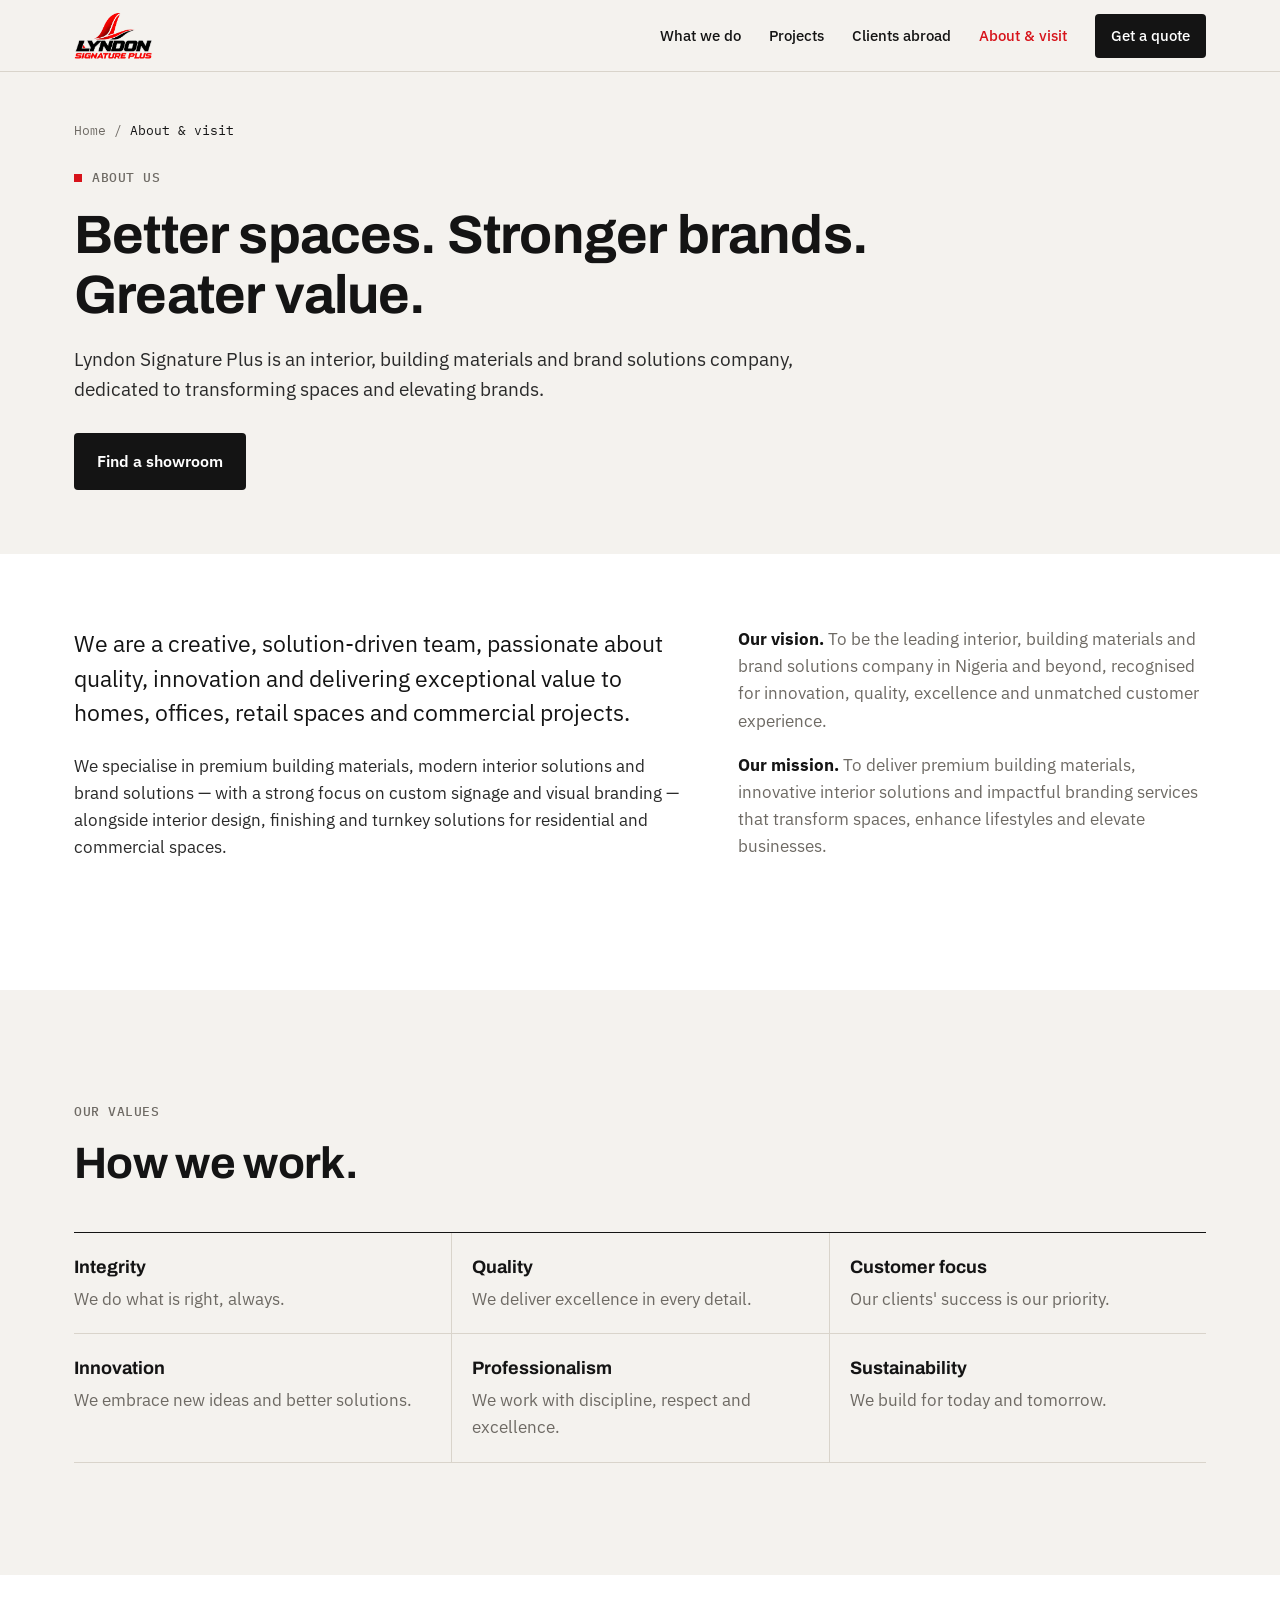
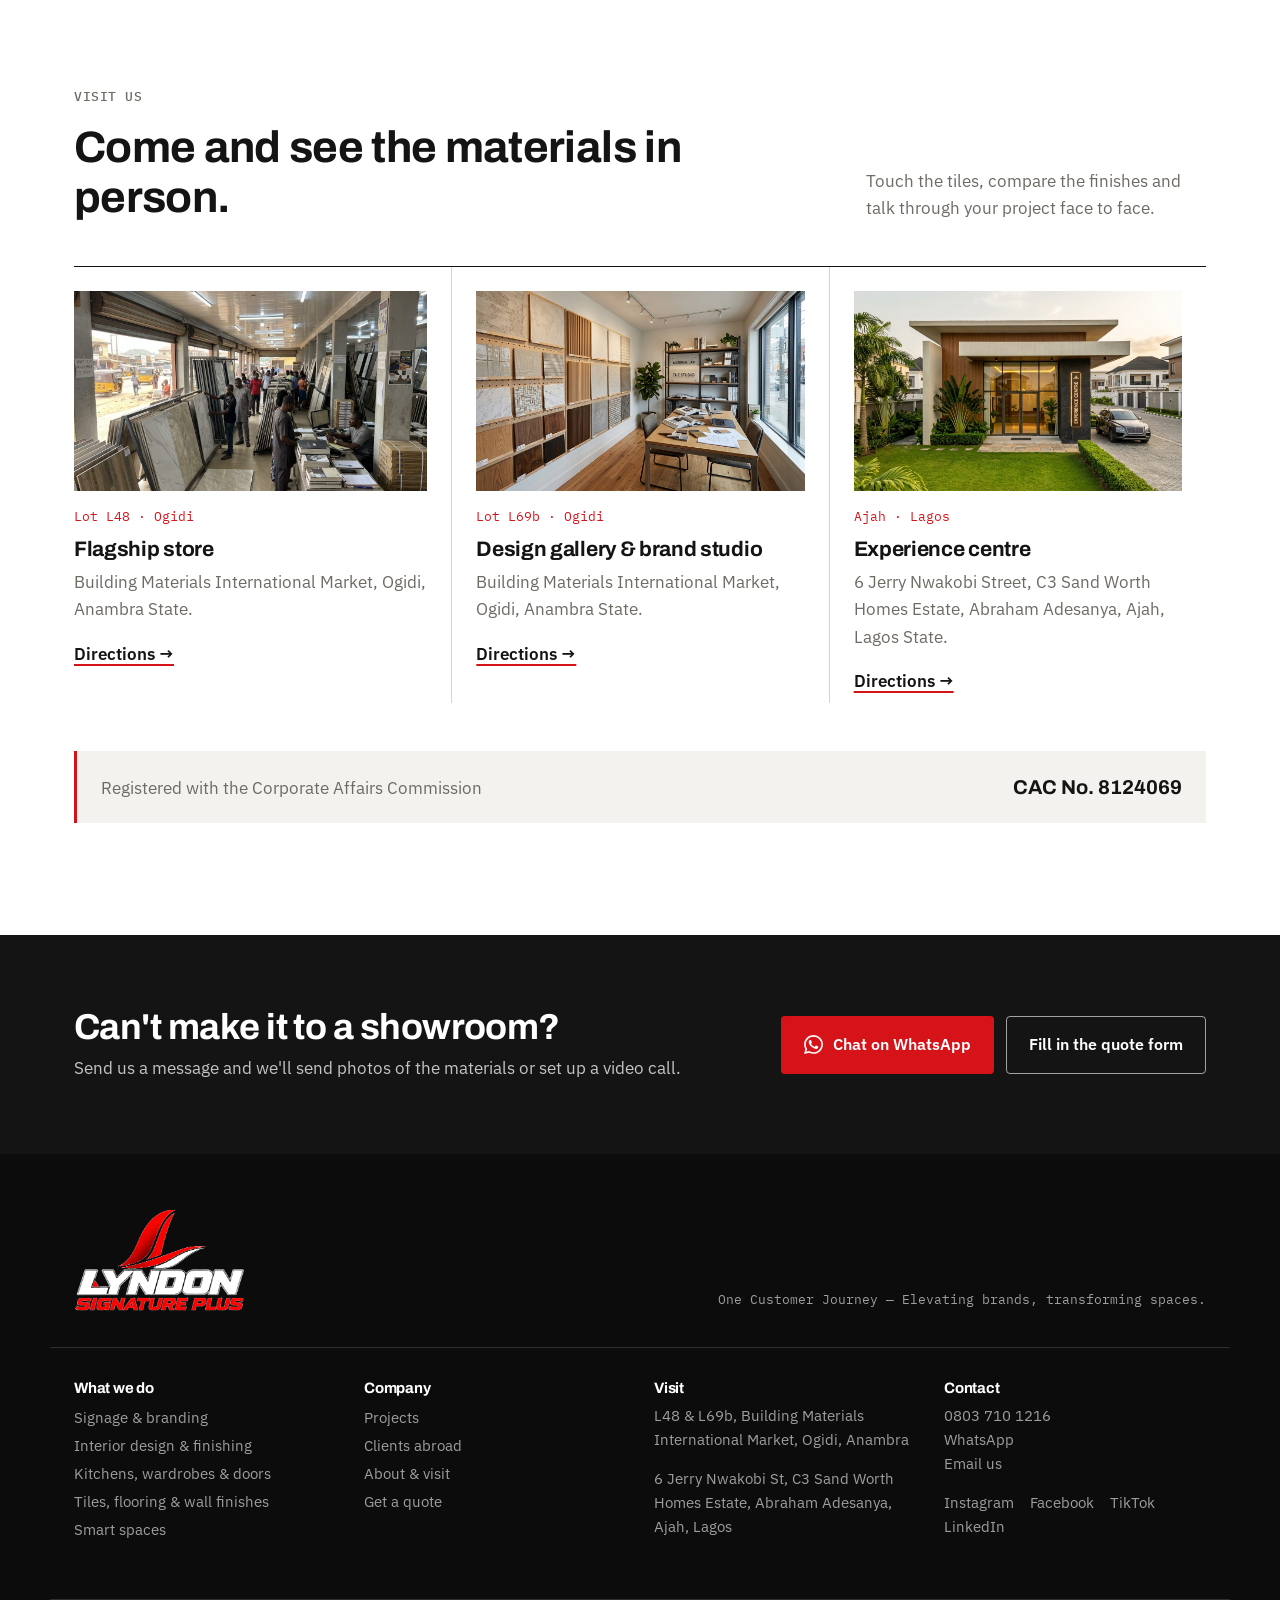
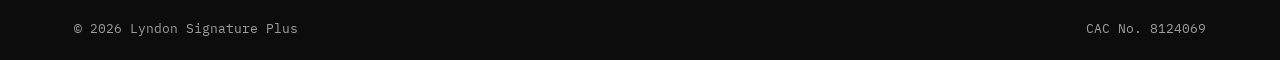
==== website/about.html @ a9f729b7 "Add site pages, styles and logos Co-Authored-By: Claude Opus 5.5 <noreply@anthropic.com>" ====
<!doctype html>
<html lang="en">
<head>
  <meta charset="utf-8">
  <meta name="viewport" content="width=device-width, initial-scale=1">
  <title>About &amp; Visit — Lyndon Signature Plus</title>
  <meta name="description" content="Interior, building materials and brand solutions company with showrooms at Building Materials International Market, Ogidi, and an experience centre in Ajah, Lagos.">
  <meta name="theme-color" content="#f4f2ee">
  <meta property="og:title" content="About &amp; Visit — Lyndon Signature Plus">
  <meta property="og:description" content="Interior, building materials and brand solutions company with showrooms at Building Materials International Market, Ogidi, and an experience centre in Ajah, Lagos.">
  <meta property="og:image" content="assets/img/hero-reception.jpg">
  <link rel="icon" type="image/png" href="assets/img/favicon.png">
  <link rel="preconnect" href="https://fonts.googleapis.com">
  <link rel="preconnect" href="https://fonts.gstatic.com" crossorigin>
  <link href="https://fonts.googleapis.com/css2?family=Archivo:wght@500;600;700;800&family=IBM+Plex+Mono:wght@400;500&family=IBM+Plex+Sans:wght@400;500;600&display=swap" rel="stylesheet">
  <link rel="stylesheet" href="assets/css/styles.css">
</head>
<body>

<header class="header" id="top">
  <div class="container header__inner">
    <a href="index.html" class="header__logo" aria-label="Lyndon Signature Plus home">
      <img src="assets/img/logo.png" alt="Lyndon Signature Plus" width="1084" height="638">
    </a>
    <nav class="nav" id="nav" aria-label="Main">
      <a href="services.html">What we do</a>
      <a href="projects.html">Projects</a>
      <a href="abroad.html">Clients abroad</a>
      <a href="about.html" aria-current="page">About &amp; visit</a>
      <a href="contact.html" class="nav__cta">Get a quote</a>
    </nav>
    <button class="menu-toggle" id="menuToggle" aria-label="Open menu" aria-expanded="false" aria-controls="nav">
      <span></span><span></span>
    </button>
  </div>
</header>

<main>

<section class="page-hero">
  <div class="container">
      <nav class="crumbs" aria-label="Breadcrumb"><a href="index.html">Home</a> <span>/</span> <span aria-current="page">About &amp; visit</span></nav>
    <p class="label"><span class="label__dot"></span>About us</p>
    <h1>Better spaces. Stronger brands. Greater value.</h1>
    <p class="page-hero__lead">Lyndon Signature Plus is an interior, building materials and brand solutions company, dedicated to transforming spaces and elevating brands.</p>
    <div class="hero__ctas"><a href="#visit" class="btn btn--ink">Find a showroom</a></div>
  </div>
</section>

<section class="section section--flush-top">
  <div class="container">
  <div class="about about--page">
    <div>
      <p class="about__lead">We are a creative, solution-driven team, passionate about quality, innovation and delivering exceptional value to homes, offices, retail spaces and commercial projects.</p>
      <p>We specialise in premium building materials, modern interior solutions and brand solutions — with a strong focus on custom signage and visual branding — alongside interior design, finishing and turnkey solutions for residential and commercial spaces.</p>
    </div>
    <div class="about__cols">
      <p><b>Our vision.</b> To be the leading interior, building materials and brand solutions company in Nigeria and beyond, recognised for innovation, quality, excellence and unmatched customer experience.</p>
      <p><b>Our mission.</b> To deliver premium building materials, innovative interior solutions and impactful branding services that transform spaces, enhance lifestyles and elevate businesses.</p>
    </div>
  </div>
  </div>
</section>

<section class="section section--paper">
  <div class="container">
    <div class="head">
      <p class="label">Our values</p>
      <h2>How we work.</h2>
    </div>
    <dl class="values-list">
      <div><dt>Integrity</dt><dd>We do what is right, always.</dd></div>
      <div><dt>Quality</dt><dd>We deliver excellence in every detail.</dd></div>
      <div><dt>Customer focus</dt><dd>Our clients' success is our priority.</dd></div>
      <div><dt>Innovation</dt><dd>We embrace new ideas and better solutions.</dd></div>
      <div><dt>Professionalism</dt><dd>We work with discipline, respect and excellence.</dd></div>
      <div><dt>Sustainability</dt><dd>We build for today and tomorrow.</dd></div>
    </dl>
  </div>
</section>

<section class="section" id="visit">
  <div class="container">
    <div class="head head--row">
      <div>
        <p class="label">Visit us</p>
        <h2>Come and see the materials in person.</h2>
      </div>
      <p class="head__note">Touch the tiles, compare the finishes and talk through your project face to face.</p>
    </div>
    <div class="places">
      <article class="place">
        <!-- Placeholder: replace with a real photo of the store -->
        <img class="place__img" src="assets/img/materials.jpg" alt="Tile display at the flagship store" loading="lazy">
        <p class="place__code">Lot L48 · Ogidi</p>
        <h3>Flagship store</h3>
        <p>Building Materials International Market, Ogidi, Anambra State.</p>
        <a class="text-link" target="_blank" rel="noopener" href="https://www.google.com/maps/search/?api=1&query=Building+Materials+International+Market+Ogidi+Anambra">Directions →</a>
      </article>
      <article class="place">
        <!-- Placeholder: replace with a real photo of the gallery -->
        <img class="place__img" src="assets/img/design-gallery.jpg" alt="Sample wall and consultation table in the design gallery" loading="lazy">
        <p class="place__code">Lot L69b · Ogidi</p>
        <h3>Design gallery &amp; brand studio</h3>
        <p>Building Materials International Market, Ogidi, Anambra State.</p>
        <a class="text-link" target="_blank" rel="noopener" href="https://www.google.com/maps/search/?api=1&query=Building+Materials+International+Market+Ogidi+Anambra">Directions →</a>
      </article>
      <article class="place">
        <!-- Placeholder: replace with a real photo of the experience centre -->
        <img class="place__img" src="assets/img/experience-centre.jpg" alt="Experience centre entrance" loading="lazy">
        <p class="place__code">Ajah · Lagos</p>
        <h3>Experience centre</h3>
        <p>6 Jerry Nwakobi Street, C3 Sand Worth Homes Estate, Abraham Adesanya, Ajah, Lagos State.</p>
        <a class="text-link" target="_blank" rel="noopener" href="https://www.google.com/maps/search/?api=1&query=Abraham+Adesanya+Ajah+Lagos">Directions →</a>
      </article>
    </div>
    <div class="reg">
      <span>Registered with the Corporate Affairs Commission</span>
      <strong>CAC No. 8124069</strong>
    </div>
  </div>
</section>

<section class="cta-band">
  <div class="container cta-band__inner">
    <div>
      <h2>Can't make it to a showroom?</h2>
      <p>Send us a message and we'll send photos of the materials or set up a video call.</p>
    </div>
    <div class="hero__ctas">
      <a href="https://wa.me/2348037101216?text=Hello%2C%20I%27d%20like%20to%20see%20your%20materials%20but%20can%27t%20visit%20the%20showroom." class="btn btn--red" target="_blank" rel="noopener"><svg viewBox="0 0 24 24" aria-hidden="true"><use href="#i-wa"/></svg> Chat on WhatsApp</a>
      <a href="contact.html" class="btn btn--line-light">Fill in the quote form</a>
    </div>
  </div>
</section>

</main>

<footer class="footer">
  <div class="container footer__top">
    <a href="index.html"><img src="assets/img/logo-light.png" alt="Lyndon Signature Plus" width="1084" height="638" loading="lazy"></a>
    <p class="footer__line">One Customer Journey — Elevating brands, transforming spaces.</p>
  </div>
  <div class="container footer__grid">
    <div>
      <h4>What we do</h4>
      <p class="footer__links"><a href="signage-branding.html">Signage &amp; branding</a><a href="interiors.html">Interior design &amp; finishing</a><a href="kitchens-wardrobes-doors.html">Kitchens, wardrobes &amp; doors</a><a href="tiles-finishes.html">Tiles, flooring &amp; wall finishes</a><a href="smart-spaces.html">Smart spaces</a></p>
    </div>
    <div>
      <h4>Company</h4>
      <p class="footer__links"><a href="projects.html">Projects</a><a href="abroad.html">Clients abroad</a><a href="about.html">About &amp; visit</a><a href="contact.html">Get a quote</a></p>
    </div>
    <div>
      <h4>Visit</h4>
      <p>L48 &amp; L69b, Building Materials International Market, Ogidi, Anambra</p>
      <p>6 Jerry Nwakobi St, C3 Sand Worth Homes Estate, Abraham Adesanya, Ajah, Lagos</p>
    </div>
    <div>
      <h4>Contact</h4>
      <p><a href="tel:+2348037101216">0803 710 1216</a><br><a href="https://wa.me/2348037101216" target="_blank" rel="noopener">WhatsApp</a><br><a href="mailto:experiencelyndonsignature@gmail.com">Email us</a></p>
      <!-- TODO: real profile URLs (flyer handle: "@Lyndon signatures") -->
      <p class="footer__social"><a href="#">Instagram</a> <a href="#">Facebook</a> <a href="#">TikTok</a> <a href="#">LinkedIn</a></p>
    </div>
  </div>
  <div class="container footer__base">
    <p>© <span id="year">2026</span> Lyndon Signature Plus</p>
    <p>CAC No. 8124069</p>
  </div>
</footer>

<nav class="bottombar" aria-label="Quick contact">
  <a href="https://wa.me/2348037101216" target="_blank" rel="noopener"><svg viewBox="0 0 24 24" aria-hidden="true"><use href="#i-wa"/></svg>WhatsApp</a>
  <a href="tel:+2348037101216">Call</a>
  <a href="contact.html" class="bottombar__cta">Get a quote</a>
</nav>

<svg width="0" height="0" style="position:absolute" aria-hidden="true">
  <symbol id="i-wa" viewBox="0 0 24 24"><path fill="currentColor" d="M17.47 14.38c-.3-.15-1.76-.87-2.03-.97-.27-.1-.47-.15-.67.15-.2.3-.77.97-.94 1.17-.17.2-.35.22-.65.07-.3-.15-1.26-.46-2.4-1.48-.89-.79-1.49-1.77-1.66-2.07-.17-.3-.02-.46.13-.61.13-.13.3-.35.45-.52.15-.17.2-.3.3-.5.1-.2.05-.37-.03-.52-.07-.15-.67-1.62-.92-2.22-.24-.58-.49-.5-.67-.51h-.57c-.2 0-.52.07-.79.37-.27.3-1.04 1.02-1.04 2.48s1.07 2.88 1.21 3.08c.15.2 2.1 3.2 5.08 4.49.71.31 1.26.49 1.69.63.71.23 1.36.2 1.87.12.57-.09 1.76-.72 2.01-1.41.25-.69.25-1.29.17-1.41-.07-.12-.27-.2-.57-.35zM12.04 21.8h-.01a9.8 9.8 0 0 1-5-1.37l-.36-.21-3.72.98 1-3.63-.24-.37a9.8 9.8 0 0 1-1.5-5.22c0-5.42 4.42-9.84 9.85-9.84a9.78 9.78 0 0 1 6.96 2.89 9.78 9.78 0 0 1 2.88 6.96c0 5.43-4.42 9.85-9.85 9.85zm8.38-18.23A11.77 11.77 0 0 0 12.04.1C5.5.1.17 5.42.17 11.97c0 2.09.55 4.13 1.59 5.93L.07 24l6.25-1.64a11.84 11.84 0 0 0 5.71 1.46h.01c6.54 0 11.87-5.33 11.87-11.88 0-3.17-1.24-6.16-3.49-8.4z"/></symbol>
</svg>

<script src="assets/js/main.js"></script>
</body>
</html>
---- website/assets/css/styles.css ----
/* =========================================================
   Lyndon Signature Plus — styles
   Direction: materials catalogue / spec sheet. Warm paper,
   ink, thin rules, red used sparingly.
   ========================================================= */
:root {
  --red: #d7131a;
  --red-dark: #b10f15;
  --ink: #141414;
  --ink-2: #1f1f1f;
  --text: #2a2a2a;
  --muted: #6e6a64;
  --paper: #f4f2ee;
  --paper-2: #ebe7e0;
  --rule: #d9d4cb;
  --rule-dark: rgba(255,255,255,.14);
  --white: #ffffff;
  --header-h: 72px;
  --font-display: "Archivo", system-ui, sans-serif;
  --font-body: "IBM Plex Sans", system-ui, sans-serif;
  --font-mono: "IBM Plex Mono", ui-monospace, monospace;
}

*, *::before, *::after { box-sizing: border-box; }
html { scroll-behavior: smooth; scroll-padding-top: var(--header-h); }
body { overflow-x: clip; }
body {
  margin: 0; font-family: var(--font-body); font-size: 17px; line-height: 1.6;
  color: var(--text); background: var(--white); -webkit-font-smoothing: antialiased;
}
img { display: block; max-width: 100%; height: auto; }
a { color: inherit; }
h1, h2, h3, h4 { font-family: var(--font-display); color: var(--ink); margin: 0; line-height: 1.12; letter-spacing: -.015em; font-weight: 700; }
p { margin: 0 0 1em; }
button { font: inherit; cursor: pointer; }
.container { width: 100%; max-width: 1180px; margin: 0 auto; padding: 0 24px; }

/* ---------- Small parts ---------- */
.label {
  font-family: var(--font-mono); font-size: 13px; font-weight: 500;
  letter-spacing: .04em; text-transform: uppercase; color: var(--muted);
  margin: 0 0 16px; display: flex; align-items: center; gap: 10px;
}
.label__dot { width: 8px; height: 8px; background: var(--red); }
.label--light { color: rgba(255,255,255,.55); }

.btn {
  display: inline-flex; align-items: center; justify-content: center; gap: 10px;
  padding: 15px 22px; border: 1.5px solid transparent; border-radius: 4px;
  font-family: var(--font-body); font-weight: 600; font-size: 16px; text-decoration: none;
  transition: background .15s, color .15s, border-color .15s;
}
.btn svg { width: 19px; height: 19px; flex: none; }
.btn--block { width: 100%; }
.btn--red { background: var(--red); color: var(--white); }
.btn--red:hover { background: var(--red-dark); }
.btn--ink { background: var(--ink); color: var(--white); }
.btn--ink:hover { background: #000; }
.btn--line { border-color: var(--ink); color: var(--ink); }
.btn--line:hover { background: var(--ink); color: var(--white); }
.text-link { color: var(--ink); font-weight: 600; text-decoration: underline; text-decoration-color: var(--red); text-underline-offset: 4px; text-decoration-thickness: 2px; }
.text-link:hover { color: var(--red); }

/* ---------- Header ---------- */
.header {
  position: sticky; top: 0; z-index: 50; height: var(--header-h);
  background: var(--paper); border-bottom: 1px solid var(--rule);
}
.header__inner { height: 100%; display: flex; align-items: center; justify-content: space-between; gap: 24px; }
.header__logo img { height: 46px; width: auto; }
.nav { display: flex; align-items: center; gap: 28px; }
.nav a { text-decoration: none; font-size: 15px; font-weight: 500; color: var(--ink); }
.nav a:hover { color: var(--red); }
.nav .nav__cta { background: var(--ink); color: var(--white); padding: 10px 16px; border-radius: 4px; }
.nav .nav__cta:hover { background: var(--red); color: var(--white); }
.menu-toggle { display: none; width: 44px; height: 44px; border: 0; background: none; padding: 0; position: relative; }
.menu-toggle span { position: absolute; left: 10px; right: 10px; height: 2px; background: var(--ink); transition: transform .2s; }
.menu-toggle span:nth-child(1) { top: 17px; }
.menu-toggle span:nth-child(2) { top: 25px; }
.menu-toggle[aria-expanded="true"] span:nth-child(1) { transform: translateY(4px) rotate(45deg); }
.menu-toggle[aria-expanded="true"] span:nth-child(2) { transform: translateY(-4px) rotate(-45deg); }

/* ---------- Hero ---------- */
.hero { background: var(--paper); padding: 64px 0 0; }
.hero__grid { display: grid; grid-template-columns: 1.05fr 1fr; gap: 56px; align-items: center; }
.hero h1 { font-size: clamp(38px, 5vw, 62px); font-weight: 700; margin-bottom: 22px; }
.hero__lead { font-size: 19px; color: var(--text); max-width: 34em; margin-bottom: 30px; }
.hero__ctas { display: flex; flex-wrap: wrap; gap: 12px; }
.hero__media { display: grid; grid-template-columns: 1.2fr 1fr; grid-template-rows: 1fr 1fr; gap: 10px; height: 460px; }
.hm { margin: 0; position: relative; overflow: hidden; background: var(--paper-2); }
.hm img { width: 100%; height: 100%; object-fit: cover; }
.hm--a { grid-row: span 2; }
.hm figcaption {
  position: absolute; left: 0; bottom: 0; background: var(--paper); color: var(--ink);
  font-family: var(--font-mono); font-size: 12px; padding: 5px 9px;
}
.hm--d { display: none; }
.facts {
  margin: 56px 0 0; display: grid; grid-template-columns: repeat(4, 1fr);
  border-top: 1px solid var(--rule);
}
.facts div { padding: 20px 20px 24px 0; }
.facts div + div { padding-left: 20px; border-left: 1px solid var(--rule); }
.facts dt { font-family: var(--font-mono); font-size: 12px; text-transform: uppercase; color: var(--muted); letter-spacing: .04em; }
.facts dd { margin: 4px 0 0; font-weight: 600; color: var(--ink); }
.facts a { text-decoration: none; }

/* ---------- Sections ---------- */
.section { padding: clamp(72px, 9vw, 112px) 0; }
.section--paper { background: var(--paper); }
.section--ink { background: var(--ink); color: rgba(255,255,255,.75); }
.section--ink h2, .section--ink h3 { color: var(--white); }
.head { margin-bottom: 44px; max-width: 720px; }
.head h2, .section h2 { font-size: clamp(30px, 3.6vw, 44px); }
.head--row { max-width: none; display: flex; flex-wrap: wrap; justify-content: space-between; align-items: flex-end; gap: 16px 40px; }
.head--row > div { max-width: 640px; }
.head__note { max-width: 340px; color: var(--muted); margin: 0; }

/* ---------- Catalogue ---------- */
.catalogue { list-style: none; margin: 0; padding: 0; border-top: 1.5px solid var(--ink); }
.cat {
  display: grid; grid-template-columns: 56px 168px 1fr auto; gap: 28px; align-items: center;
  padding: 22px 0; border-bottom: 1px solid var(--rule);
}
.cat__ref { font-family: var(--font-mono); font-size: 14px; color: var(--red); align-self: start; padding-top: 4px; }
.cat__img { aspect-ratio: 4 / 3; overflow: hidden; background: var(--paper-2); }
.cat__img img { width: 100%; height: 100%; object-fit: cover; transition: transform .5s; }
.cat:hover .cat__img img { transform: scale(1.05); }
.cat h3 { font-size: 23px; margin-bottom: 6px; }
.cat p { margin: 0; color: var(--muted); max-width: 52ch; }
.cat__ask { font-weight: 600; font-size: 15px; color: var(--ink); text-decoration: none; white-space: nowrap; }
.cat__ask span { color: var(--red); display: inline-block; transition: transform .2s; }
.cat__ask:hover span { transform: translateX(4px); }

/* ---------- Why ---------- */
.why { display: grid; grid-template-columns: 1fr 1.15fr; gap: 64px; align-items: start; }
.why__text h2 { margin-bottom: 24px; }
.why__text p { font-size: 18px; }
.compare { border-top: 1.5px solid var(--white); font-size: 15.5px; }
.compare__row { display: grid; grid-template-columns: 1fr 1.3fr 1.3fr; gap: 18px; padding: 16px 0; border-bottom: 1px solid var(--rule-dark); }
.compare__row [role="rowheader"] { font-family: var(--font-mono); font-size: 13px; text-transform: uppercase; color: rgba(255,255,255,.5); padding-top: 2px; }
.compare__row [role="cell"]:nth-child(2) { color: rgba(255,255,255,.5); }
.compare__row [role="cell"]:nth-child(3) { color: var(--white); font-weight: 500; }
.compare__row [role="cell"]:nth-child(3)::before { content: ""; display: inline-block; width: 7px; height: 7px; background: var(--red); margin-right: 10px; vertical-align: 2px; }
.compare__row--head span { font-family: var(--font-mono); font-size: 12px; text-transform: uppercase; color: rgba(255,255,255,.5); }
.compare__row--head span:last-child { color: var(--white); }

/* ---------- Work ---------- */
.work { display: grid; grid-template-columns: repeat(6, 1fr); grid-template-rows: 280px 240px; gap: 12px; }
.w { margin: 0; position: relative; overflow: hidden; background: var(--paper-2); }
.w img { width: 100%; height: 100%; object-fit: cover; }
.w--1 { grid-column: span 3; }
.w--2 { grid-column: span 3; }
.w--3 { grid-column: span 2; }
.w--4 { grid-column: span 2; }
.w--5 { grid-column: span 2; }
.w figcaption {
  position: absolute; left: 0; bottom: 0; background: var(--white); padding: 8px 12px;
  font-weight: 600; font-size: 14px; color: var(--ink); display: flex; gap: 10px; align-items: baseline;
}
.w figcaption span { font-family: var(--font-mono); font-weight: 400; font-size: 11.5px; color: var(--muted); text-transform: uppercase; }

/* ---------- Steps ---------- */
.steps { list-style: none; margin: 0; padding: 0; display: grid; grid-template-columns: repeat(5, 1fr); border-top: 1.5px solid var(--ink); }
.steps li { padding: 22px 20px 8px 0; }
.steps li + li { padding-left: 20px; border-left: 1px solid var(--rule); }
.steps span { font-family: var(--font-mono); color: var(--red); font-size: 14px; }
.steps h3 { font-size: 18px; margin: 10px 0 8px; }
.steps p { font-size: 15px; color: var(--muted); margin: 0; }

/* ---------- Abroad ---------- */
.abroad { margin-top: clamp(64px, 8vw, 96px); display: grid; grid-template-columns: 1.1fr 1fr; gap: 64px; align-items: center; background: var(--white); padding: clamp(28px, 4vw, 56px); border: 1px solid var(--rule); }
.abroad h2 { margin-bottom: 18px; }
.ticks { list-style: none; padding: 0; margin: 0 0 30px; }
.ticks li { padding: 10px 0 10px 28px; border-bottom: 1px solid var(--rule); position: relative; }
.ticks li::before { content: ""; position: absolute; left: 2px; top: 19px; width: 10px; height: 6px; border-left: 2px solid var(--red); border-bottom: 2px solid var(--red); transform: rotate(-45deg); }
.update { background: #e9e2d8; padding: 18px; border-radius: 6px; }
.update__tag { font-family: var(--font-mono); font-size: 12px; text-transform: uppercase; color: var(--muted); margin: 0 0 12px; }
.update__chat { display: flex; justify-content: flex-start; }
.bubble { background: var(--white); border-radius: 0 10px 10px 10px; padding: 6px 6px 8px; max-width: 360px; box-shadow: 0 1px 1px rgba(0,0,0,.08); }
.bubble__photos { display: grid; grid-template-columns: 1fr 1fr; gap: 3px; border-radius: 7px; overflow: hidden; position: relative; }
.bubble__photos img { aspect-ratio: 1; object-fit: cover; width: 100%; height: 100%; }
.bubble__photos img:first-child { grid-row: span 2; aspect-ratio: auto; }
.bubble__photos span { position: absolute; right: 0; bottom: 0; width: calc(50% - 1.5px); aspect-ratio: 1; background: rgba(0,0,0,.45); color: #fff; display: grid; place-items: center; font-size: 22px; font-weight: 500; }
.bubble p { font-size: 14.5px; line-height: 1.45; margin: 8px 6px 0; color: #111; }
.bubble time { display: block; text-align: right; font-size: 11px; color: #8a8a8a; margin: 2px 6px 0; }

/* ---------- Visit ---------- */
.places { display: grid; grid-template-columns: repeat(3, 1fr); border-top: 1.5px solid var(--ink); }
.place { padding: 24px 24px 8px 0; }
.place + .place { padding-left: 24px; border-left: 1px solid var(--rule); }
.place__code { font-family: var(--font-mono); font-size: 13px; color: var(--red); margin-bottom: 10px; }
.place h3 { font-size: 21px; margin-bottom: 8px; }
.place p:not(.place__code) { color: var(--muted); }
.about { margin-top: clamp(64px, 8vw, 96px); padding-top: 40px; border-top: 1px solid var(--rule); display: grid; grid-template-columns: 1.3fr 1fr; gap: 56px; }
.about__lead { font-size: clamp(19px, 1.9vw, 23px); color: var(--ink); line-height: 1.5; margin: 0; }
.about__cols p { color: var(--muted); }
.about__cols b { color: var(--ink); }

/* ---------- Contact ---------- */
.contact__grid { display: grid; grid-template-columns: 1fr 1.15fr; gap: 64px; align-items: start; }
.contact__text h2 { margin-bottom: 16px; }
.contact__list { margin: 36px 0 0; border-top: 1px solid var(--rule-dark); }
.contact__list div { display: grid; grid-template-columns: 150px 1fr; gap: 16px; padding: 14px 0; border-bottom: 1px solid var(--rule-dark); }
.contact__list dt { font-family: var(--font-mono); font-size: 12.5px; text-transform: uppercase; color: rgba(255,255,255,.5); padding-top: 3px; }
.contact__list dd { margin: 0; }
.contact__list a { color: var(--white); text-decoration: none; word-break: break-word; }
.contact__list a:hover { color: var(--red); }

.form { background: var(--paper); color: var(--text); padding: clamp(22px, 3vw, 36px); display: grid; gap: 18px; border-radius: 4px; }
.form__row { display: grid; grid-template-columns: 1fr 1fr; gap: 16px; align-items: end; }
.form label { display: block; font-weight: 600; font-size: 14.5px; color: var(--ink); }
.form label em { font-weight: 400; font-style: normal; color: var(--muted); }
.form input:not([type="checkbox"]), .form select, .form textarea {
  display: block; width: 100%; margin-top: 6px; font: inherit; font-size: 16px; font-weight: 400; color: var(--ink);
  background: var(--white); border: 1px solid var(--rule); border-radius: 4px; padding: 12px 13px;
}
.form input:focus, .form select:focus, .form textarea:focus { outline: 2px solid var(--ink); outline-offset: -1px; }
.form .is-invalid { border-color: var(--red) !important; outline-color: var(--red); }
.chips { border: 0; margin: 0; padding: 0; display: flex; flex-wrap: wrap; gap: 8px; }
.chips legend { font-weight: 600; font-size: 14.5px; color: var(--ink); padding: 0; margin-bottom: 8px; }
.chips label { position: relative; display: block; }
.chips input { position: absolute; opacity: 0; inset: 0; margin: 0; }
.chips span { display: inline-block; padding: 8px 13px; border: 1px solid var(--rule); background: var(--white); border-radius: 4px; font-weight: 500; font-size: 14.5px; cursor: pointer; }
.chips input:checked + span { background: var(--ink); border-color: var(--ink); color: var(--white); }
.chips input:focus-visible + span { outline: 2px solid var(--red); outline-offset: 2px; }
.check-line { display: flex !important; align-items: center; gap: 10px; font-weight: 500 !important; }
.check-line input { width: 18px; height: 18px; accent-color: var(--red); }
.form__error { margin: 0; color: var(--red); font-weight: 600; font-size: 14.5px; }

/* ---------- Footer ---------- */
.footer { background: #0c0c0c; color: rgba(255,255,255,.6); padding: 56px 0 0; font-size: 15px; }
.footer__top { display: flex; flex-wrap: wrap; align-items: flex-end; justify-content: space-between; gap: 20px; padding-bottom: 36px; border-bottom: 1px solid var(--rule-dark); }
.footer__top img { width: 170px; }
.footer__line { margin: 0; font-family: var(--font-mono); font-size: 13px; }
.footer__grid { display: grid; grid-template-columns: repeat(4, 1fr); gap: 28px; padding-top: 32px; }
.footer h4 { color: var(--white); font-size: 15px; margin-bottom: 8px; }
.footer a { text-decoration: none; }
.footer a:hover { color: var(--white); }
.footer__social a { margin-right: 12px; display: inline-block; }
.footer__base { display: flex; justify-content: space-between; flex-wrap: wrap; gap: 8px; margin-top: 40px; padding-top: 18px; padding-bottom: 22px; border-top: 1px solid var(--rule-dark); font-family: var(--font-mono); font-size: 12.5px; }
.footer__base p { margin: 0; }

.bottombar { display: none; }

/* ---------- Hero entrance (the only animation) ---------- */
@media (prefers-reduced-motion: no-preference) {
  .hero__text > * { animation: rise .6s both; }
  .hero__text > *:nth-child(2) { animation-delay: .06s; }
  .hero__text > *:nth-child(3) { animation-delay: .12s; }
  .hero__text > *:nth-child(4) { animation-delay: .18s; }
  .hm { animation: fade .8s both .2s; }
  @keyframes rise { from { opacity: 0; transform: translateY(12px); } to { opacity: 1; transform: none; } }
  @keyframes fade { from { opacity: 0; } to { opacity: 1; } }
}
@media (prefers-reduced-motion: reduce) { html { scroll-behavior: auto; } }

/* ---------- Responsive ---------- */
@media (max-width: 960px) {
  :root { --header-h: 64px; }
  .header__logo img { height: 40px; }
  .menu-toggle { display: block; }
  .nav {
    position: fixed; top: var(--header-h); left: 0; right: 0; bottom: 0; background: var(--paper);
    flex-direction: column; align-items: stretch; gap: 0; padding: 12px 24px;
    transform: translateY(-8px); opacity: 0; visibility: hidden; transition: opacity .2s, transform .2s, visibility 0s .2s;
  }
  .nav.is-open { transform: none; opacity: 1; visibility: visible; transition: opacity .2s, transform .2s; }
  .nav a { font-size: 22px; font-family: var(--font-display); font-weight: 600; padding: 16px 0; border-bottom: 1px solid var(--rule); }
  .nav .nav__cta { margin-top: 20px; text-align: center; border: 0; font-size: 18px; }
  .hero__grid, .why, .abroad, .contact__grid, .about { grid-template-columns: 1fr; gap: 40px; }
  .hero__media { height: 340px; }
  .facts { grid-template-columns: 1fr 1fr; }
  .facts div:nth-child(3) { padding-left: 0; border-left: 0; }
  .facts div:nth-child(n+3) { border-top: 1px solid var(--rule); }
  .cat { grid-template-columns: 40px 140px 1fr; }
  .cat__ask { grid-column: 3; }
  .steps { grid-template-columns: 1fr 1fr; }
  .steps li, .steps li + li { padding: 20px 0; border-left: 0; border-bottom: 1px solid var(--rule); }
  .steps li:nth-child(even) { padding-left: 20px; border-left: 1px solid var(--rule); }
  .work { grid-template-columns: 1fr 1fr; grid-template-rows: none; grid-auto-rows: 220px; }
  .w--1 { grid-column: span 2; }
  .w--2, .w--3, .w--4, .w--5 { grid-column: span 1; }
  .places { grid-template-columns: 1fr; }
  .place, .place + .place { padding: 20px 0; border-left: 0; border-bottom: 1px solid var(--rule); }
  .footer__grid { grid-template-columns: 1fr 1fr; }
}

@media (max-width: 640px) {
  body { padding-bottom: 60px; font-size: 16px; }
  .container { padding: 0 16px; }
  .hero { padding-top: 40px; }
  .hero__lead { font-size: 17.5px; }
  .hero__ctas .btn { flex: 1 1 100%; }
  .hero__media { height: 260px; }
  .facts { margin-top: 40px; }
  .cat { grid-template-columns: 96px 1fr; gap: 6px 16px; align-items: start; }
  .cat__ref { display: none; }
  .cat__img { grid-row: span 2; }
  .cat__ask { grid-column: 2; }
  .cat h3 { font-size: 19px; }
  .cat p { font-size: 15px; }
  .compare__row { grid-template-columns: 1fr 1fr; gap: 4px 14px; }
  .compare__row [role="rowheader"] { grid-column: span 2; }
  .compare__row--head span:first-child { display: none; }
  .steps { grid-template-columns: 1fr; }
  .steps li:nth-child(even) { padding-left: 0; border-left: 0; }
  .work { grid-auto-rows: 170px; gap: 8px; }
  .w figcaption span { display: none; }
  .form__row { grid-template-columns: 1fr; }
  .contact__list div { grid-template-columns: 1fr; gap: 2px; }
  .footer__grid { grid-template-columns: 1fr; gap: 20px; }
  .bottombar {
    display: grid; grid-template-columns: 1.2fr .8fr 1.2fr; position: fixed; left: 0; right: 0; bottom: 0; z-index: 60;
    background: var(--ink); padding-bottom: env(safe-area-inset-bottom);
  }
  .bottombar a { display: flex; align-items: center; justify-content: center; gap: 8px; height: 56px; color: var(--white); text-decoration: none; font-weight: 600; font-size: 15px; }
  .bottombar a + a { border-left: 1px solid var(--rule-dark); }
  .bottombar svg { width: 18px; height: 18px; color: #25d366; }
  .bottombar__cta { background: var(--red); }
}
.hm--a img { object-position: 58% 50%; }

/* =========================================================
   Multi-page additions
   ========================================================= */
.nav a[aria-current="page"]:not(.nav__cta) { color: var(--red); }
.cat h3 a { color: inherit; text-decoration: none; }
.cat h3 a:hover { color: var(--red); }
.cat__img { display: block; }
.more { margin: 28px 0 0; }
.section--flush-top { padding-top: 0; }
.btn--line-light { border-color: rgba(255,255,255,.6); color: var(--white); }
.btn--line-light:hover { background: var(--white); color: var(--ink); }

/* Page hero */
.page-hero { background: var(--paper); padding: 48px 0 64px; margin-bottom: clamp(48px, 6vw, 72px); }
.page-hero h1 { font-size: clamp(34px, 4.4vw, 54px); max-width: 16em; margin-bottom: 18px; }
.page-hero__lead { font-size: 19px; max-width: 40em; margin-bottom: 28px; }
.crumbs { font-family: var(--font-mono); font-size: 12.5px; color: var(--muted); margin-bottom: 28px; display: flex; flex-wrap: wrap; gap: 8px; }
.crumbs a { color: var(--muted); text-decoration: none; }
.crumbs a:hover { color: var(--ink); }
.crumbs [aria-current] { color: var(--ink); }

/* Service tabs */
.svc-tabs { border-bottom: 1px solid var(--rule); margin: calc(-1 * clamp(48px, 6vw, 72px)) 0 0; background: var(--paper); }
.svc-tabs__inner { display: flex; gap: 28px; overflow-x: auto; scrollbar-width: none; }
.svc-tabs__inner::-webkit-scrollbar { display: none; }
.svc-tabs a { flex: none; padding: 14px 0; font-size: 15px; font-weight: 500; text-decoration: none; color: var(--muted); border-bottom: 2px solid transparent; }
.svc-tabs a:hover { color: var(--ink); }
.svc-tabs a[aria-current="page"] { color: var(--ink); border-bottom-color: var(--red); }

/* Service detail */
.svc { display: grid; grid-template-columns: 1fr 1.1fr; gap: 56px; align-items: start; }
.svc__img { margin: 0; aspect-ratio: 4 / 3; overflow: hidden; background: var(--paper-2); position: sticky; top: calc(var(--header-h) + 24px); }
.svc__img img { width: 100%; height: 100%; object-fit: cover; }
.spec { border-top: 1.5px solid var(--ink); }
.spec__group { display: grid; grid-template-columns: 180px 1fr; gap: 20px; padding: 18px 0; border-bottom: 1px solid var(--rule); }
.spec__group h3 { font-size: 17px; }
.spec__group ul { list-style: none; margin: 0; padding: 0; display: flex; flex-wrap: wrap; gap: 6px 8px; }
.spec__group li { font-size: 15px; padding: 4px 10px; background: var(--paper); border: 1px solid var(--rule); border-radius: 3px; }
.used { margin-top: 36px; }
.used ul { list-style: none; margin: 0; padding: 0; display: grid; grid-template-columns: 1fr 1fr; gap: 0 24px; }
.used li { padding: 10px 0; border-bottom: 1px solid var(--rule); font-weight: 500; color: var(--ink); }
.svc-gallery { margin-top: 56px; display: grid; grid-template-columns: repeat(3, 1fr); gap: 12px; }
.svc-gallery figure { margin: 0; position: relative; aspect-ratio: 4 / 3; overflow: hidden; background: var(--paper-2); }
.svc-gallery img { width: 100%; height: 100%; object-fit: cover; }
.svc-gallery figcaption { position: absolute; left: 0; bottom: 0; background: var(--white); padding: 6px 10px; font-size: 13.5px; font-weight: 600; color: var(--ink); }
.svc-note { margin: 16px 0 0; font-size: 14.5px; color: var(--muted); }

/* Works well with */
.pairs { display: grid; grid-template-columns: repeat(3, 1fr); gap: 16px; }
.pair { display: grid; grid-template-columns: 96px 1fr; grid-template-rows: auto auto auto; column-gap: 16px; align-items: center; background: var(--white); border: 1px solid var(--rule); padding: 12px; text-decoration: none; color: var(--ink); transition: border-color .15s; }
.pair:hover { border-color: var(--ink); }
.pair img { grid-row: span 3; width: 96px; aspect-ratio: 1; object-fit: cover; }
.pair__n { font-family: var(--font-mono); font-size: 12px; color: var(--red); }
.pair strong { font-family: var(--font-display); font-size: 17px; line-height: 1.2; }
.pair__go { font-size: 14px; font-weight: 600; color: var(--muted); }

/* CTA band */
.cta-band { background: var(--ink); color: rgba(255,255,255,.75); padding: clamp(48px, 6vw, 72px) 0; }
.cta-band__inner { display: flex; flex-wrap: wrap; align-items: center; justify-content: space-between; gap: 24px 48px; }
.cta-band h2 { color: var(--white); font-size: clamp(26px, 3vw, 36px); margin-bottom: 8px; }
.cta-band p { margin: 0; }

/* Projects grid */
.filters { display: flex; flex-wrap: wrap; gap: 8px; margin-bottom: 24px; }
.filter { border: 1px solid var(--rule); background: var(--white); color: var(--ink); border-radius: 4px; padding: 9px 16px; font-size: 14.5px; font-weight: 500; }
.filter:hover { border-color: var(--ink); }
.filter.is-active { background: var(--ink); border-color: var(--ink); color: var(--white); }
.pgrid { display: grid; grid-template-columns: repeat(4, 1fr); grid-auto-rows: 240px; gap: 12px; grid-auto-flow: dense; }
.pg { margin: 0; position: relative; overflow: hidden; background: var(--paper-2); }
.pg[hidden] { display: none; }
.pg img { width: 100%; height: 100%; object-fit: cover; }
.pg.w--wide { grid-column: span 2; }
.pg.w--tall { grid-row: span 2; }
.pg figcaption { position: absolute; left: 0; bottom: 0; background: var(--white); padding: 8px 12px; font-weight: 600; font-size: 14px; color: var(--ink); display: flex; gap: 10px; align-items: baseline; }
.pg figcaption span { font-family: var(--font-mono); font-weight: 400; font-size: 11.5px; color: var(--muted); text-transform: uppercase; }

/* Abroad page */
.section--flush-top .abroad { margin-top: 0; }
.journey8 { list-style: none; margin: 0; padding: 0; display: grid; grid-template-columns: repeat(4, 1fr); border-top: 1.5px solid var(--ink); }
.journey8 li { padding: 22px 20px 22px 0; border-bottom: 1px solid var(--rule); }
.journey8 li:not(:nth-child(4n+1)) { padding-left: 20px; border-left: 1px solid var(--rule); }
.journey8 span { font-family: var(--font-mono); color: var(--red); font-size: 14px; }
.journey8 h3 { font-size: 18px; margin: 10px 0 6px; }
.journey8 p { margin: 0; font-size: 15px; color: var(--muted); }
.faq-wrap { display: grid; grid-template-columns: 1fr 1.4fr; gap: 56px; align-items: start; }
.faq { border-top: 1.5px solid var(--ink); }
.faq details { border-bottom: 1px solid var(--rule); }
.faq summary { cursor: pointer; list-style: none; padding: 18px 36px 18px 0; position: relative; font-family: var(--font-display); font-weight: 600; font-size: 18px; color: var(--ink); }
.faq summary::-webkit-details-marker { display: none; }
.faq summary::after { content: "+"; position: absolute; right: 4px; top: 14px; font-size: 24px; font-weight: 400; color: var(--red); }
.faq details[open] summary::after { content: "–"; }
.faq details p { margin: 0 0 20px; color: var(--muted); max-width: 60ch; }

/* About page */
.values-list { margin: 0; display: grid; grid-template-columns: repeat(3, 1fr); border-top: 1.5px solid var(--ink); }
.values-list div { padding: 20px 20px 20px 0; border-bottom: 1px solid var(--rule); }
.values-list div:not(:nth-child(3n+1)) { padding-left: 20px; border-left: 1px solid var(--rule); }
.values-list dt { font-family: var(--font-display); font-weight: 700; font-size: 18px; color: var(--ink); margin-bottom: 4px; }
.values-list dd { margin: 0; color: var(--muted); }
.reg { margin-top: 48px; display: flex; flex-wrap: wrap; justify-content: space-between; align-items: baseline; gap: 8px 24px; padding: 20px 24px; background: var(--paper); border-left: 3px solid var(--red); }
.reg span { color: var(--muted); }
.reg strong { font-family: var(--font-display); font-size: 20px; color: var(--ink); }
.contact--page { padding-top: clamp(56px, 7vw, 88px); }

/* Footer links */
.footer__links a { display: block; padding: 2px 0; }
.footer__grid p + p { margin-top: 10px; }

@media (max-width: 960px) {
  .svc, .faq-wrap { grid-template-columns: 1fr; gap: 32px; }
  .svc__img { position: static; }
  .pairs { grid-template-columns: 1fr; }
  .pgrid { grid-template-columns: repeat(2, 1fr); grid-auto-rows: 200px; }
  .journey8 { grid-template-columns: 1fr 1fr; }
  .journey8 li:not(:nth-child(4n+1)) { padding-left: 0; border-left: 0; }
  .journey8 li:nth-child(even) { padding-left: 20px; border-left: 1px solid var(--rule); }
  .values-list { grid-template-columns: 1fr 1fr; }
  .values-list div:not(:nth-child(3n+1)) { padding-left: 0; border-left: 0; }
  .values-list div:nth-child(even) { padding-left: 20px; border-left: 1px solid var(--rule); }
}
@media (max-width: 640px) {
  .page-hero { padding: 32px 0 44px; }
  .page-hero__lead { font-size: 17px; }
  .spec__group { grid-template-columns: 1fr; gap: 10px; }
  .svc-gallery { grid-template-columns: 1fr 1fr; gap: 8px; }
  .svc-gallery figure:nth-child(3) { grid-column: span 2; aspect-ratio: 16 / 9; }
  .used ul { grid-template-columns: 1fr; }
  .pgrid { grid-auto-rows: 160px; gap: 8px; }
  .pg.w--wide { grid-column: span 2; }
  .pg figcaption span { display: none; }
  .journey8, .values-list { grid-template-columns: 1fr; }
  .journey8 li:nth-child(even), .values-list div:nth-child(even) { padding-left: 0; border-left: 0; }
  .cta-band .hero__ctas .btn { flex: 1 1 100%; }
}
.about--page { margin-top: 0; padding-top: 0; border-top: 0; }
.about--page .about__lead { margin-bottom: 1em; }
.place__img { width: 100%; height: 200px; object-fit: cover; margin-bottom: 16px; background: var(--paper-2); }
.pg img[src*="logo-wall"], .svc-gallery img[src*="logo-wall"] { object-position: 50% 30%; }
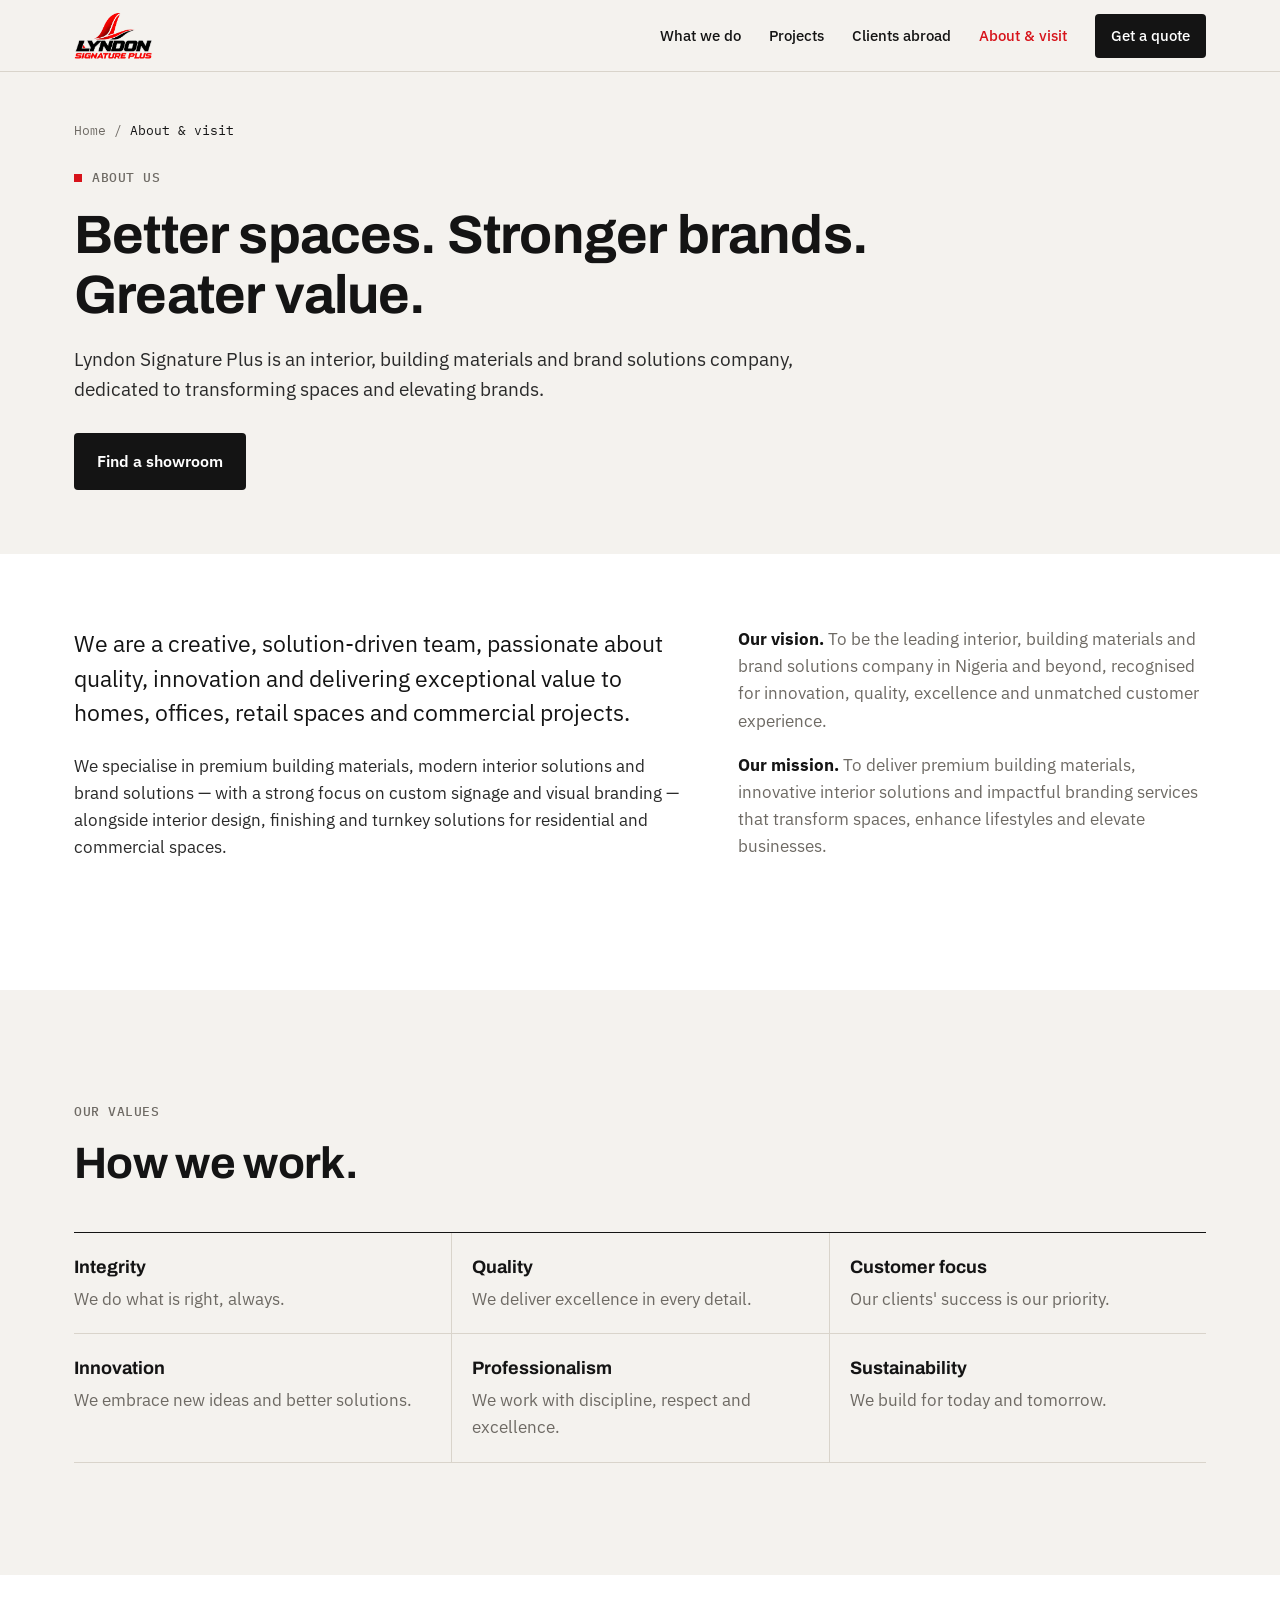
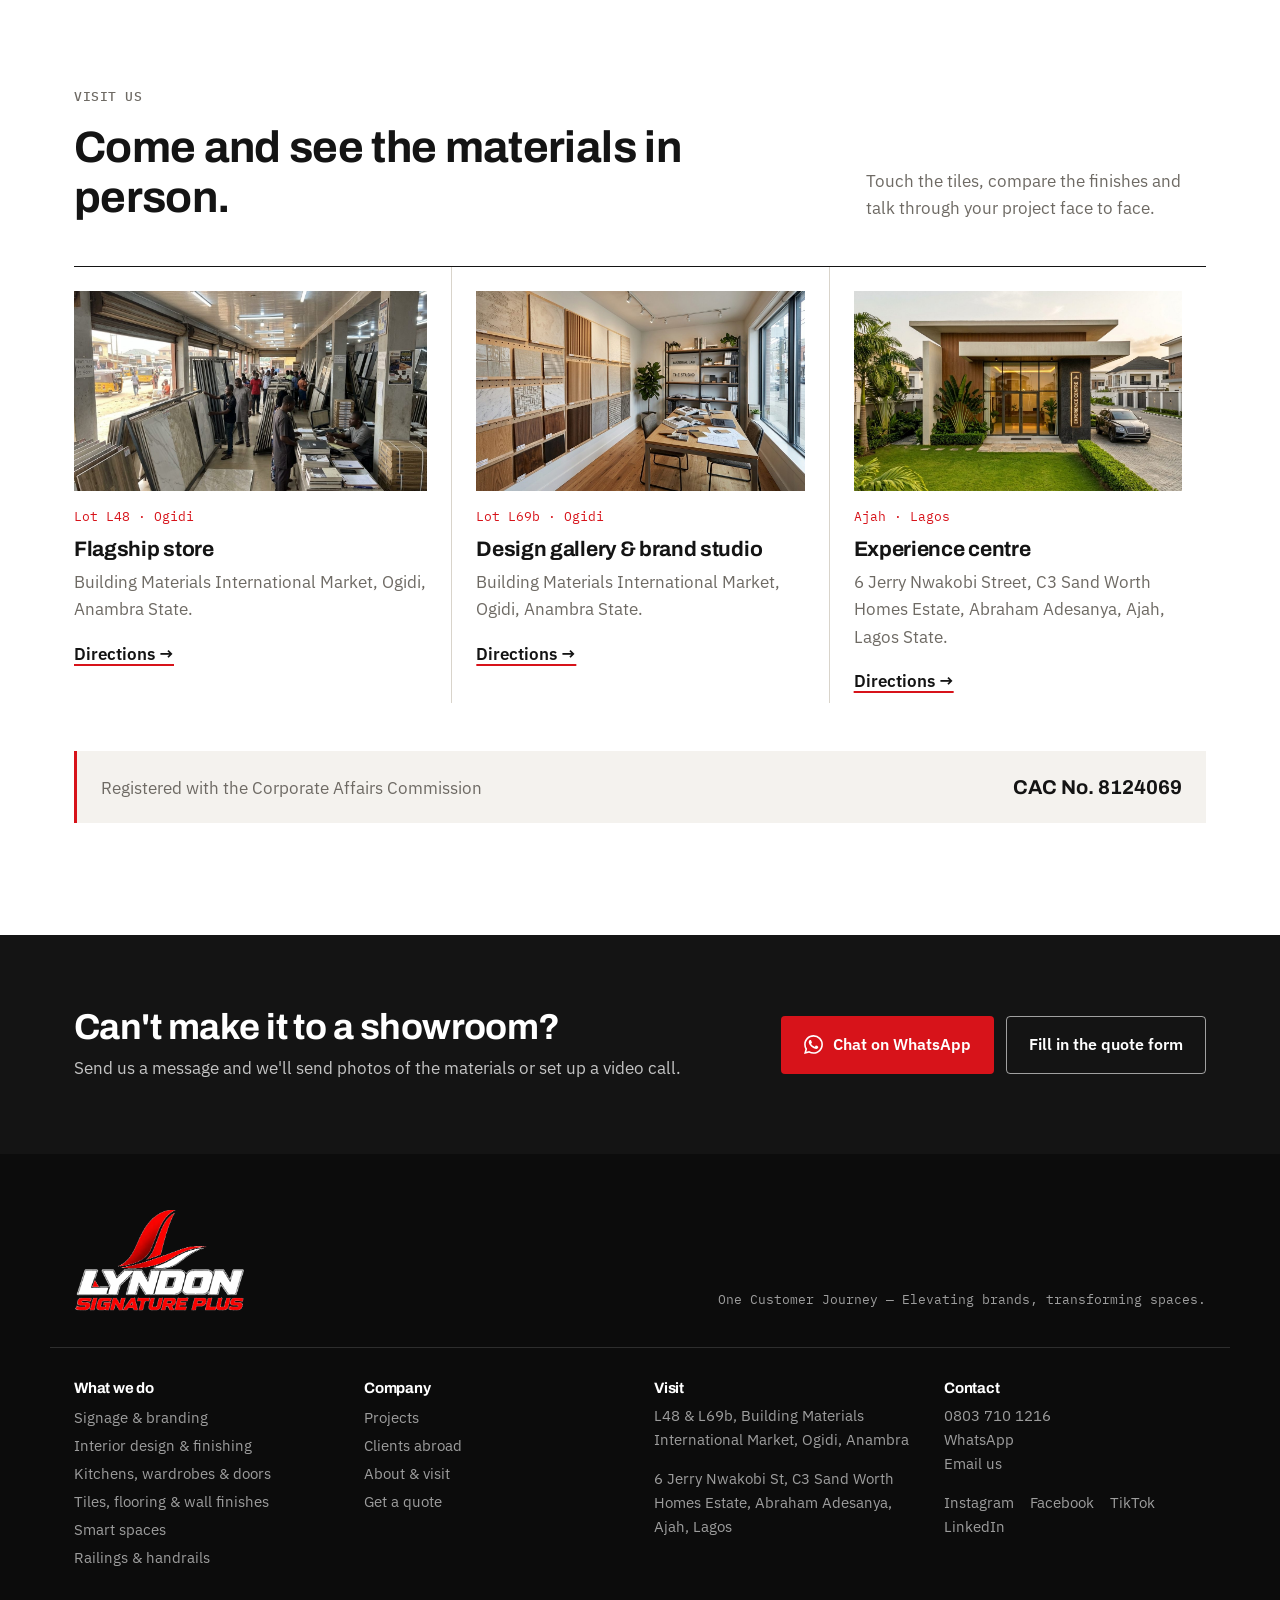
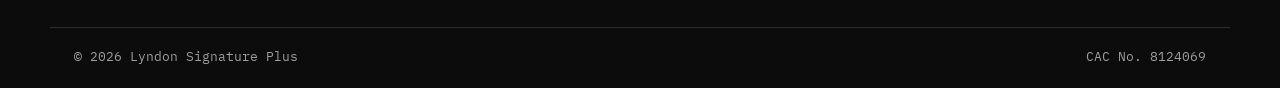
==== commit a9beaa44: "rails and wrought iron" ====
--- a/website/about.html
+++ b/website/about.html
@@ -144,7 +144,7 @@
   <div class="container footer__grid">
     <div>
       <h4>What we do</h4>
-      <p class="footer__links"><a href="signage-branding.html">Signage &amp; branding</a><a href="interiors.html">Interior design &amp; finishing</a><a href="kitchens-wardrobes-doors.html">Kitchens, wardrobes &amp; doors</a><a href="tiles-finishes.html">Tiles, flooring &amp; wall finishes</a><a href="smart-spaces.html">Smart spaces</a></p>
+      <p class="footer__links"><a href="signage-branding.html">Signage &amp; branding</a><a href="interiors.html">Interior design &amp; finishing</a><a href="kitchens-wardrobes-doors.html">Kitchens, wardrobes &amp; doors</a><a href="tiles-finishes.html">Tiles, flooring &amp; wall finishes</a><a href="smart-spaces.html">Smart spaces</a><a href="tiles-finishes.html#railings">Railings &amp; handrails</a></p>
     </div>
     <div>
       <h4>Company</h4>
--- a/website/assets/css/styles.css
+++ b/website/assets/css/styles.css
@@ -328,6 +328,7 @@
 .cat h3 a { color: inherit; text-decoration: none; }
 .cat h3 a:hover { color: var(--red); }
 .cat__img { display: block; }
+.cat__img--soon { display: grid; place-items: center; border: 1px dashed var(--rule); font-family: var(--font-mono); font-size: 11px; color: var(--muted); text-transform: uppercase; text-align: center; padding: 8px; }
 .more { margin: 28px 0 0; }
 .section--flush-top { padding-top: 0; }
 .btn--line-light { border-color: rgba(255,255,255,.6); color: var(--white); }
@@ -396,6 +397,8 @@
 .pg.w--tall { grid-row: span 2; }
 .pg figcaption { position: absolute; left: 0; bottom: 0; background: var(--white); padding: 8px 12px; font-weight: 600; font-size: 14px; color: var(--ink); display: flex; gap: 10px; align-items: baseline; }
 .pg figcaption span { font-family: var(--font-mono); font-weight: 400; font-size: 11.5px; color: var(--muted); text-transform: uppercase; }
+.pg--soon { border: 1px dashed var(--rule); }
+.pg__soon { position: absolute; inset: 0 0 40px; display: grid; place-items: center; font-family: var(--font-mono); font-size: 11.5px; color: var(--muted); text-transform: uppercase; letter-spacing: .04em; }
 
 /* Abroad page */
 .section--flush-top .abroad { margin-top: 0; }
